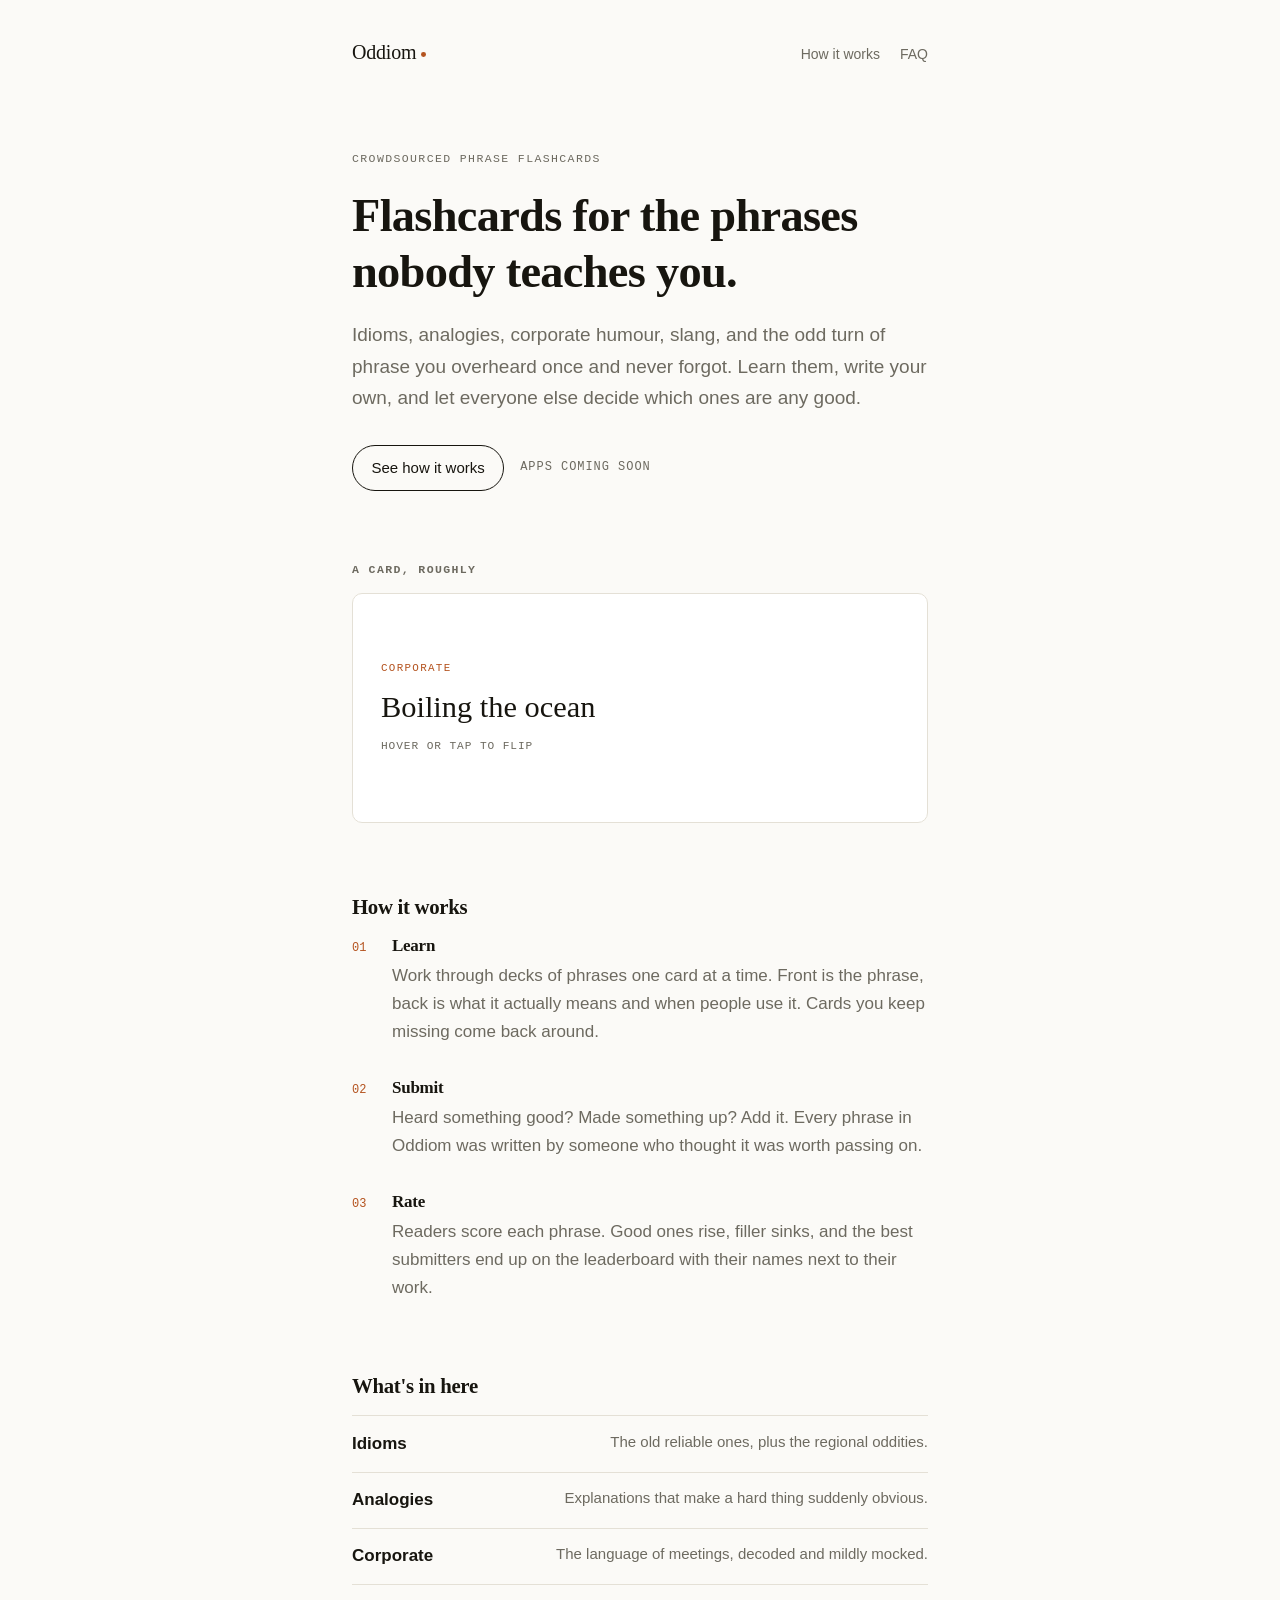
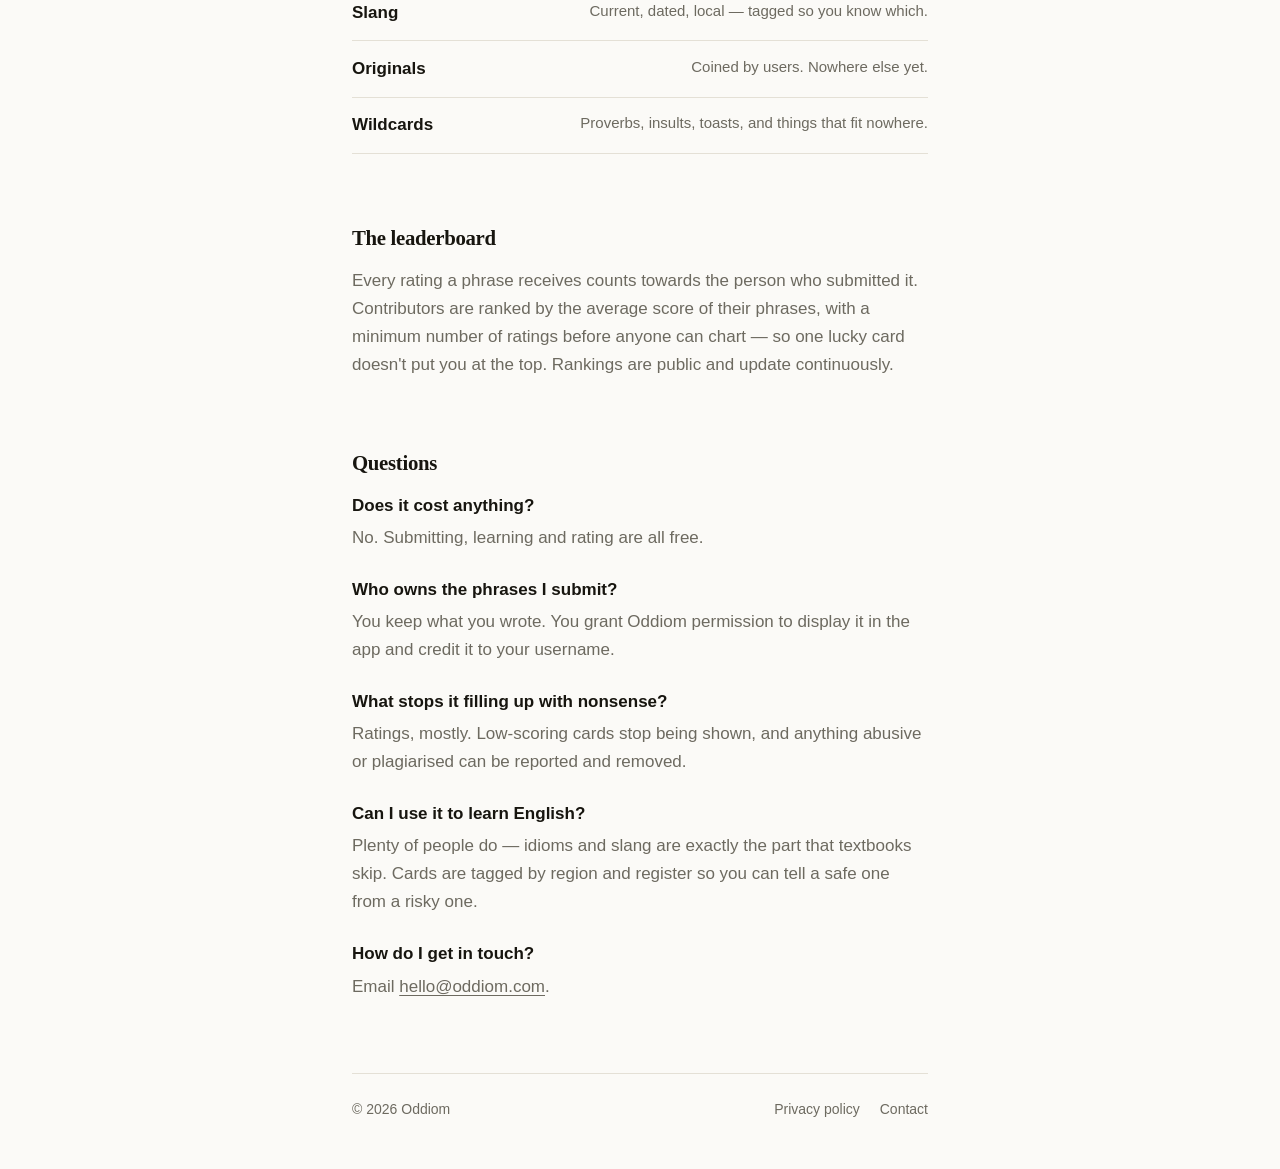
==== index.html @ d89076b1 "webpage" ====
<!DOCTYPE html>
<html lang="en">
<head>
<meta charset="utf-8">
<meta name="viewport" content="width=device-width, initial-scale=1">
<title>Oddiom — flashcards for the phrases nobody teaches you</title>
<meta name="description" content="Oddiom is a crowdsourced flashcard app for idioms, analogies, corporate humour, slang and other phrases worth knowing. Learn them, submit your own, rate the best.">
<meta name="theme-color" content="#fbfaf7">

<meta property="og:type" content="website">
<meta property="og:title" content="Oddiom">
<meta property="og:description" content="Flashcards for idioms, analogies, corporate humour and slang. Crowdsourced, rated and ranked.">

<link rel="icon" href="data:image/svg+xml,%3Csvg xmlns='http://www.w3.org/2000/svg' viewBox='0 0 32 32'%3E%3Crect width='32' height='32' rx='7' fill='%23b4531f'/%3E%3Ctext x='16' y='23' font-family='Georgia,serif' font-size='20' fill='%23fbfaf7' text-anchor='middle'%3EO%3C/text%3E%3C/svg%3E">
<link rel="stylesheet" href="styles.css">
</head>
<body>

<a class="skip" href="#main">Skip to content</a>

<header class="site-head">
  <a class="wordmark" href="index.html">Oddiom</a>
  <nav>
    <a href="#how">How it works</a>
    <a href="#faq">FAQ</a>
  </nav>
</header>

<main id="main">

  <section class="hero">
    <p class="eyebrow">Crowdsourced phrase flashcards</p>
    <h1>Flashcards for the phrases<br>nobody teaches you.</h1>
    <p class="lede">
      Idioms, analogies, corporate humour, slang, and the odd turn of phrase you
      overheard once and never forgot. Learn them, write your own, and let
      everyone else decide which ones are any good.
    </p>
    <p class="cta">
      <a class="btn" href="#how">See how it works</a>
      <span class="note">Apps coming soon</span>
    </p>
  </section>

  <section class="demo" aria-labelledby="demo-h">
    <h2 id="demo-h" class="eyebrow">A card, roughly</h2>
    <div class="flip" tabindex="0" role="group" aria-label="Example flashcard. Front: boiling the ocean. Back: its meaning.">
      <div class="flip-inner">
        <div class="face front">
          <span class="tag">Corporate</span>
          <p class="phrase">Boiling the ocean</p>
          <span class="hint">Hover or tap to flip</span>
        </div>
        <div class="face back">
          <p class="meaning">
            Taking on a task so impossibly broad that it can never be finished.
            Usually said at the point in a meeting where someone has proposed
            doing all of it, at once, by Friday.
          </p>
          <span class="credit">★ 4.8 · submitted by a stranger</span>
        </div>
      </div>
    </div>
  </section>

  <section id="how" aria-labelledby="how-h">
    <h2 id="how-h">How it works</h2>
    <ol class="steps">
      <li>
        <h3>Learn</h3>
        <p>
          Work through decks of phrases one card at a time. Front is the phrase,
          back is what it actually means and when people use it. Cards you keep
          missing come back around.
        </p>
      </li>
      <li>
        <h3>Submit</h3>
        <p>
          Heard something good? Made something up? Add it. Every phrase in
          Oddiom was written by someone who thought it was worth passing on.
        </p>
      </li>
      <li>
        <h3>Rate</h3>
        <p>
          Readers score each phrase. Good ones rise, filler sinks, and the best
          submitters end up on the leaderboard with their names next to their
          work.
        </p>
      </li>
    </ol>
  </section>

  <section aria-labelledby="cat-h">
    <h2 id="cat-h">What's in here</h2>
    <ul class="cats">
      <li><strong>Idioms</strong><span>The old reliable ones, plus the regional oddities.</span></li>
      <li><strong>Analogies</strong><span>Explanations that make a hard thing suddenly obvious.</span></li>
      <li><strong>Corporate</strong><span>The language of meetings, decoded and mildly mocked.</span></li>
      <li><strong>Slang</strong><span>Current, dated, local — tagged so you know which.</span></li>
      <li><strong>Originals</strong><span>Coined by users. Nowhere else yet.</span></li>
      <li><strong>Wildcards</strong><span>Proverbs, insults, toasts, and things that fit nowhere.</span></li>
    </ul>
  </section>

  <section class="board" aria-labelledby="lb-h">
    <h2 id="lb-h">The leaderboard</h2>
    <p>
      Every rating a phrase receives counts towards the person who submitted it.
      Contributors are ranked by the average score of their phrases, with a
      minimum number of ratings before anyone can chart — so one lucky card
      doesn't put you at the top. Rankings are public and update continuously.
    </p>
  </section>

  <section id="faq" aria-labelledby="faq-h">
    <h2 id="faq-h">Questions</h2>
    <dl class="faq">
      <dt>Does it cost anything?</dt>
      <dd>No. Submitting, learning and rating are all free.</dd>

      <dt>Who owns the phrases I submit?</dt>
      <dd>You keep what you wrote. You grant Oddiom permission to display it in
        the app and credit it to your username.</dd>

      <dt>What stops it filling up with nonsense?</dt>
      <dd>Ratings, mostly. Low-scoring cards stop being shown, and anything
        abusive or plagiarised can be reported and removed.</dd>

      <dt>Can I use it to learn English?</dt>
      <dd>Plenty of people do — idioms and slang are exactly the part that
        textbooks skip. Cards are tagged by region and register so you can tell
        a safe one from a risky one.</dd>

      <dt>How do I get in touch?</dt>
      <dd>Email <a href="mailto:hello@oddiom.com">hello@oddiom.com</a>.</dd>
    </dl>
  </section>

</main>

<footer class="site-foot">
  <p>© 2026 Oddiom</p>
  <nav>
    <a href="privacy-policy.html">Privacy policy</a>
    <a href="mailto:hello@oddiom.com">Contact</a>
  </nav>
</footer>

</body>
</html>
---- styles.css ----
/* Oddiom — minimal stylesheet
   One file, no dependencies. Light and dark via prefers-color-scheme. */

:root {
  --bg:      #fbfaf7;
  --fg:      #17150f;
  --muted:   #6d6a60;
  --line:    #e4e0d6;
  --card:    #ffffff;
  --accent:  #b4531f;

  --sans: -apple-system, BlinkMacSystemFont, "Segoe UI", Helvetica, Arial, sans-serif;
  --serif: "Iowan Old Style", Palatino, "Palatino Linotype", Georgia, serif;
  --mono: ui-monospace, SFMono-Regular, Menlo, Consolas, monospace;

  --measure: 36rem;
  --gap: 4.5rem;
}

@media (prefers-color-scheme: dark) {
  :root {
    --bg:     #121210;
    --fg:     #f1efe7;
    --muted:  #99968b;
    --line:   #2b2a26;
    --card:   #1b1b18;
    --accent: #e3925e;
  }
}

*, *::before, *::after { box-sizing: border-box; }

html { -webkit-text-size-adjust: 100%; }

body {
  margin: 0;
  padding: 0 1.5rem;
  background: var(--bg);
  color: var(--fg);
  font-family: var(--sans);
  font-size: 1.0625rem;
  line-height: 1.65;
  -webkit-font-smoothing: antialiased;
}

/* ---------- links ---------- */

a { color: inherit; text-underline-offset: 0.2em; }
a:hover { color: var(--accent); }
a:focus-visible {
  outline: 2px solid var(--accent);
  outline-offset: 3px;
  border-radius: 2px;
}

.skip {
  position: absolute;
  left: -9999px;
}
.skip:focus {
  left: 1.5rem;
  top: 1rem;
  padding: 0.5rem 0.75rem;
  background: var(--card);
  border: 1px solid var(--line);
  z-index: 10;
}

/* ---------- header / footer ---------- */

.site-head,
.site-foot {
  max-width: var(--measure);
  margin: 0 auto;
  display: flex;
  flex-wrap: wrap;
  gap: 0.5rem 1.25rem;
  align-items: baseline;
  justify-content: space-between;
}

.site-head {
  padding: 2.25rem 0 0;
}

.wordmark {
  font-family: var(--serif);
  font-size: 1.25rem;
  letter-spacing: -0.01em;
  text-decoration: none;
}
.wordmark::after {
  content: "";
  display: inline-block;
  width: 0.3rem;
  height: 0.3rem;
  margin-left: 0.3rem;
  border-radius: 50%;
  background: var(--accent);
  vertical-align: 0.1em;
}

.site-head nav,
.site-foot nav {
  display: flex;
  gap: 1.25rem;
  font-size: 0.875rem;
}
.site-head nav a,
.site-foot nav a { color: var(--muted); text-decoration: none; }
.site-head nav a:hover,
.site-foot nav a:hover { color: var(--accent); }

.site-foot {
  margin-top: var(--gap);
  padding: 1.5rem 0 3rem;
  border-top: 1px solid var(--line);
  font-size: 0.875rem;
  color: var(--muted);
}
.site-foot p { margin: 0; }

/* ---------- layout ---------- */

main {
  max-width: var(--measure);
  margin: 0 auto;
}

section { margin-top: var(--gap); }

h1, h2, h3 {
  font-family: var(--serif);
  font-weight: 600;
  letter-spacing: -0.015em;
  line-height: 1.2;
}

h1 {
  font-size: clamp(2rem, 7vw, 2.9rem);
  margin: 0 0 1.25rem;
}

h2 {
  font-size: 1.3rem;
  margin: 0 0 1rem;
}

h3 {
  font-size: 1.0625rem;
  margin: 0 0 0.35rem;
}

p { margin: 0 0 1rem; }

.eyebrow {
  font-family: var(--mono);
  font-size: 0.72rem;
  letter-spacing: 0.12em;
  text-transform: uppercase;
  color: var(--muted);
  margin: 0 0 1.25rem;
}

.lede {
  font-size: 1.1875rem;
  color: var(--muted);
}

/* ---------- hero ---------- */

.hero { margin-top: 5rem; }

.cta {
  display: flex;
  flex-wrap: wrap;
  align-items: center;
  gap: 1rem;
  margin-top: 2rem;
}

.btn {
  display: inline-block;
  padding: 0.6rem 1.15rem;
  border: 1px solid var(--fg);
  border-radius: 999px;
  font-size: 0.9375rem;
  text-decoration: none;
  transition: background 0.15s ease, color 0.15s ease, border-color 0.15s ease;
}
.btn:hover {
  background: var(--fg);
  border-color: var(--fg);
  color: var(--bg);
}

.note {
  font-family: var(--mono);
  font-size: 0.75rem;
  letter-spacing: 0.08em;
  text-transform: uppercase;
  color: var(--muted);
}

/* ---------- example card ---------- */

.demo h2 { margin-bottom: 1rem; }

.flip {
  perspective: 1200px;
  height: 230px;
  cursor: pointer;
  outline-offset: 6px;
}

.flip-inner {
  position: relative;
  width: 100%;
  height: 100%;
  transition: transform 0.6s cubic-bezier(0.4, 0.1, 0.2, 1);
  transform-style: preserve-3d;
}

.flip:hover .flip-inner,
.flip:focus .flip-inner,
.flip:focus-within .flip-inner {
  transform: rotateY(180deg);
}

.face {
  position: absolute;
  inset: 0;
  display: flex;
  flex-direction: column;
  justify-content: center;
  gap: 0.75rem;
  padding: 1.75rem;
  background: var(--card);
  border: 1px solid var(--line);
  border-radius: 10px;
  backface-visibility: hidden;
  -webkit-backface-visibility: hidden;
}

.back { transform: rotateY(180deg); }

.tag {
  font-family: var(--mono);
  font-size: 0.68rem;
  letter-spacing: 0.12em;
  text-transform: uppercase;
  color: var(--accent);
}

.phrase {
  font-family: var(--serif);
  font-size: clamp(1.5rem, 5.5vw, 1.9rem);
  line-height: 1.15;
  margin: 0;
}

.hint,
.credit {
  font-family: var(--mono);
  font-size: 0.7rem;
  letter-spacing: 0.08em;
  text-transform: uppercase;
  color: var(--muted);
}

.meaning { margin: 0; }

@media (prefers-reduced-motion: reduce) {
  .flip-inner { transition: none; }
}

/* ---------- steps ---------- */

.steps {
  list-style: none;
  counter-reset: step;
  margin: 0;
  padding: 0;
  display: grid;
  gap: 2rem;
}

.steps li {
  counter-increment: step;
  padding-left: 2.5rem;
  position: relative;
}

.steps li::before {
  content: counter(step, decimal-leading-zero);
  position: absolute;
  left: 0;
  top: 0.15rem;
  font-family: var(--mono);
  font-size: 0.75rem;
  color: var(--accent);
}

.steps p { margin: 0; color: var(--muted); }

/* ---------- categories ---------- */

.cats {
  list-style: none;
  margin: 0;
  padding: 0;
  border-top: 1px solid var(--line);
}

.cats li {
  display: flex;
  flex-wrap: wrap;
  gap: 0.25rem 1.5rem;
  justify-content: space-between;
  padding: 0.85rem 0;
  border-bottom: 1px solid var(--line);
}

.cats strong { font-weight: 600; }
.cats span { color: var(--muted); font-size: 0.9375rem; }

/* ---------- leaderboard blurb ---------- */

.board p { color: var(--muted); margin: 0; }

/* ---------- faq ---------- */

.faq { margin: 0; }

.faq dt {
  font-weight: 600;
  margin-top: 1.5rem;
}
.faq dt:first-of-type { margin-top: 0; }

.faq dd {
  margin: 0.25rem 0 0;
  color: var(--muted);
}

/* ---------- privacy page ---------- */

.prose { margin-top: 4rem; }

.prose h2 {
  margin-top: 2.75rem;
  padding-top: 1.25rem;
  border-top: 1px solid var(--line);
}

.prose h3 {
  margin-top: 1.75rem;
  color: var(--muted);
}

.prose ul {
  margin: 0 0 1rem;
  padding-left: 1.1rem;
}

.prose li { margin-bottom: 0.5rem; }

.prose p,
.prose li { color: var(--muted); }

.prose .lede { color: var(--fg); }

.prose strong { color: var(--fg); }

.prose a { color: var(--accent); }
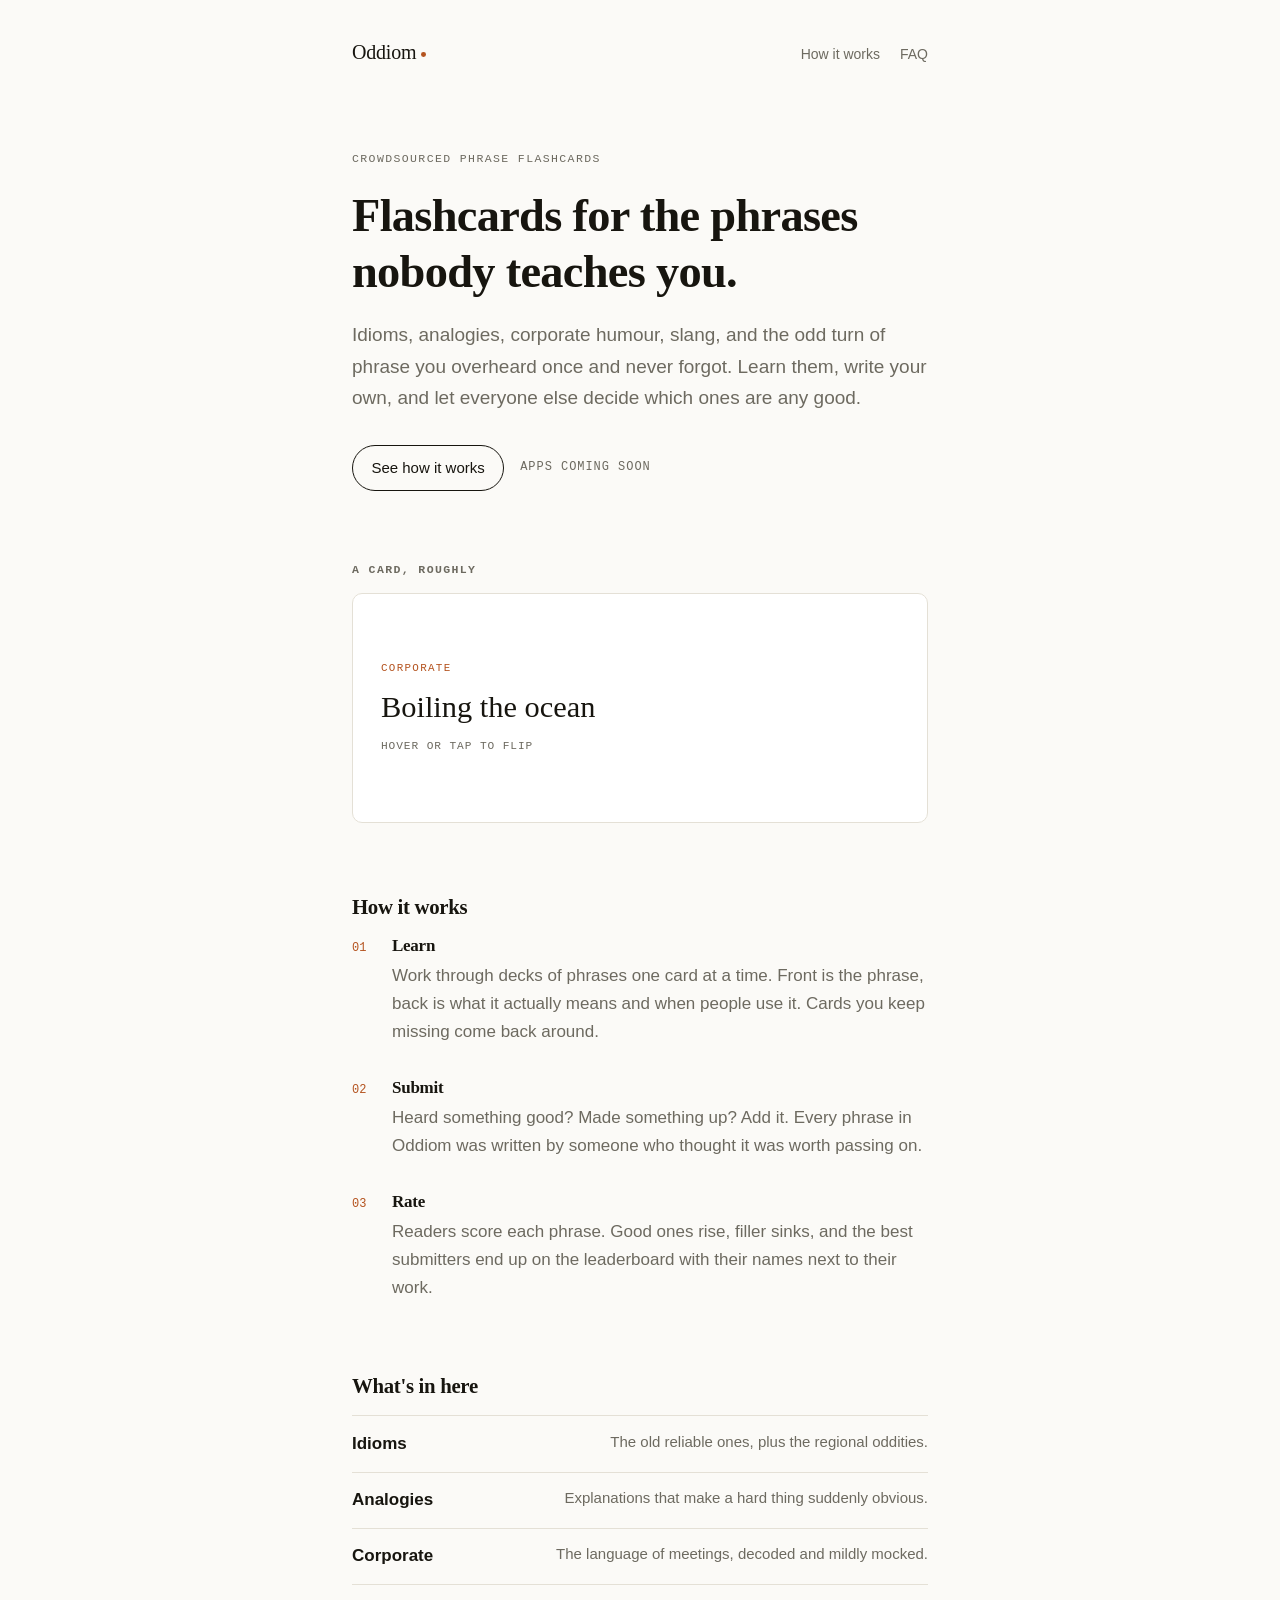
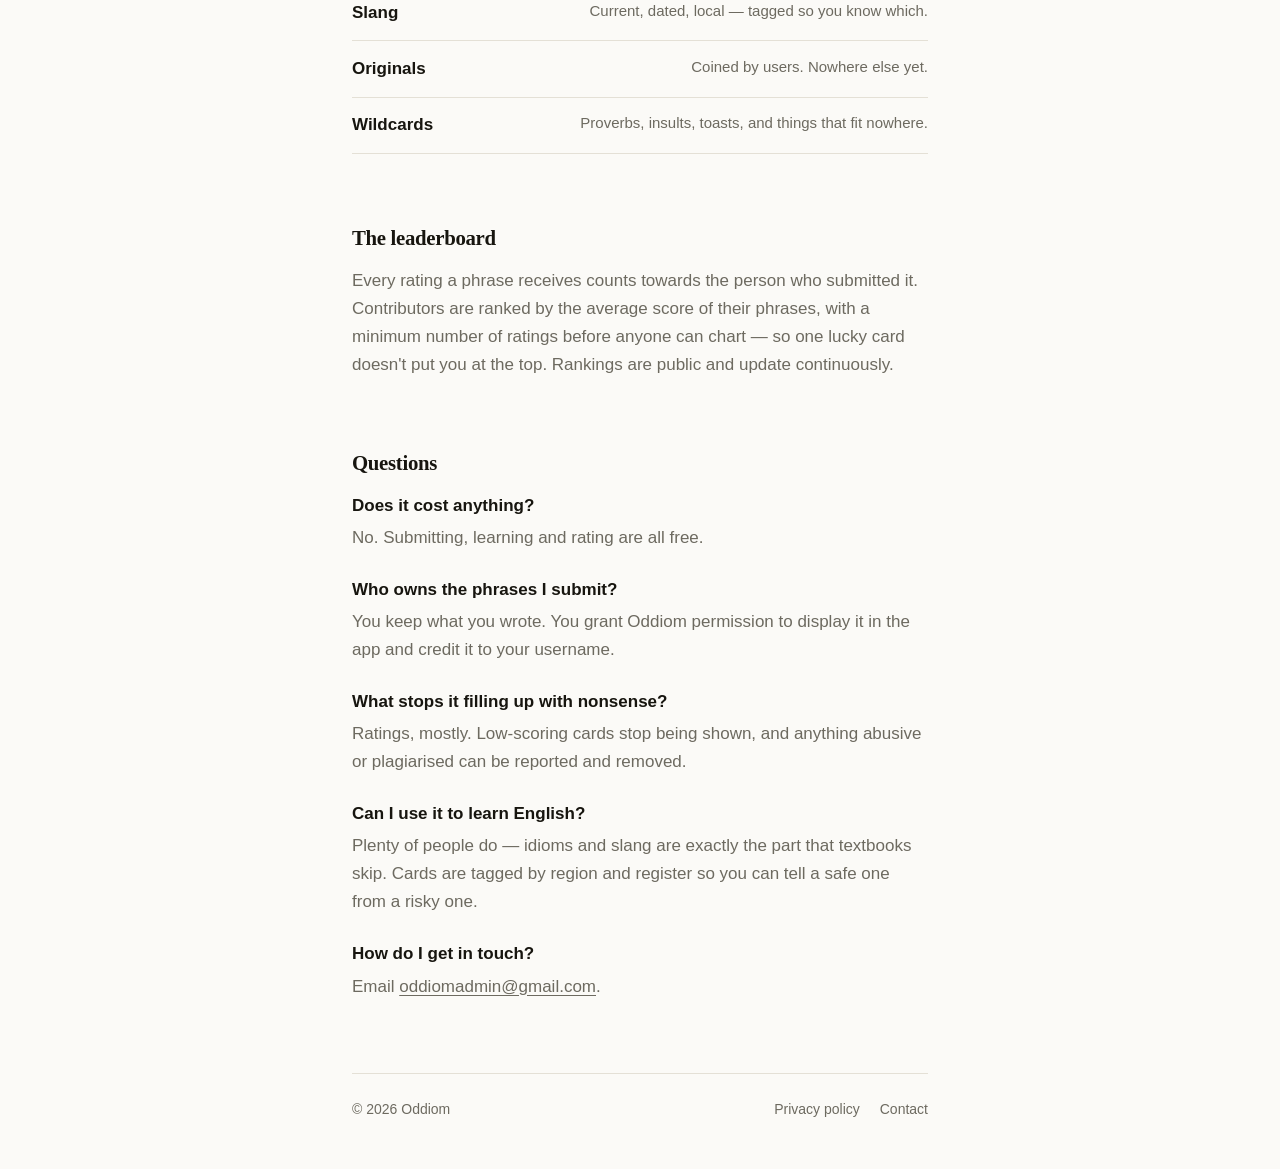
==== commit 2edcc3ad: "email" ====
--- a/index.html
+++ b/index.html
@@ -134,7 +134,7 @@
         a safe one from a risky one.</dd>
 
       <dt>How do I get in touch?</dt>
-      <dd>Email <a href="mailto:hello@oddiom.com">hello@oddiom.com</a>.</dd>
+      <dd>Email <a href="mailto:oddiomadmin@gmail.com">oddiomadmin@gmail.com</a>.</dd>
     </dl>
   </section>
 
@@ -144,7 +144,7 @@
   <p>© 2026 Oddiom</p>
   <nav>
     <a href="privacy-policy.html">Privacy policy</a>
-    <a href="mailto:hello@oddiom.com">Contact</a>
+    <a href="mailto:oddiomadmin@gmail.com">Contact</a>
   </nav>
 </footer>
 
